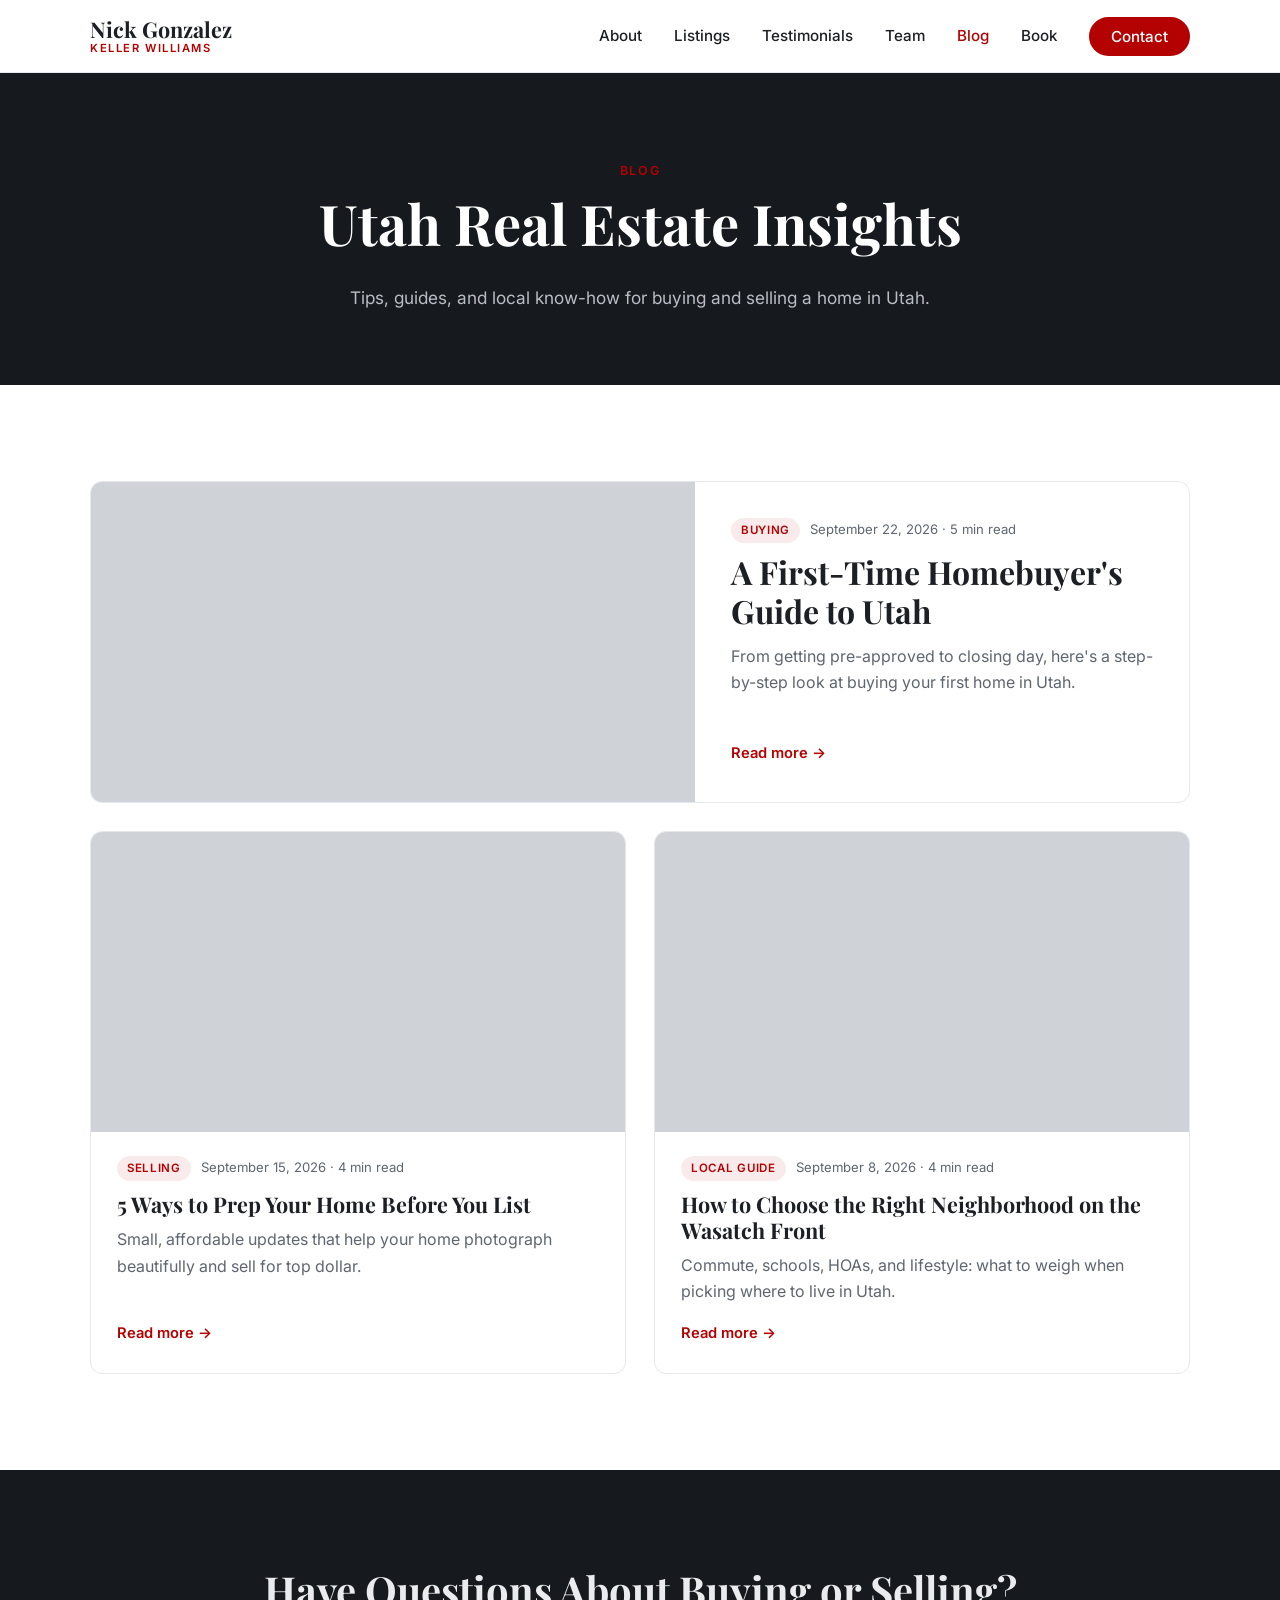
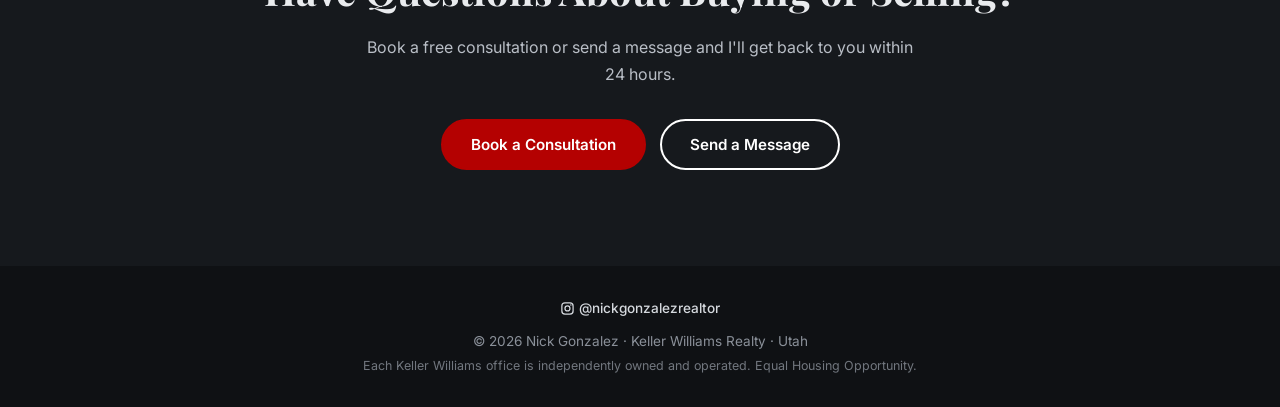
==== blog.html @ 9c73d6fc "Add blog page with three starter posts blog.html lists posts with a featured card; posts live in blo" ====
<!DOCTYPE html>
<html lang="en">
<head>
  <meta charset="UTF-8">
  <meta name="viewport" content="width=device-width, initial-scale=1.0">
  <title>Blog | Nick Gonzalez, Keller Williams Utah</title>
  <meta name="description" content="Utah real estate tips for buyers and sellers from Nick Gonzalez, Keller Williams.">
  <link rel="preconnect" href="https://fonts.googleapis.com">
  <link rel="preconnect" href="https://fonts.gstatic.com" crossorigin>
  <link href="https://fonts.googleapis.com/css2?family=Inter:wght@400;500;600;700&family=Playfair+Display:wght@600;700&display=swap" rel="stylesheet">
  <link rel="stylesheet" href="styles.css">
</head>
<body>

  <!-- Navigation -->
  <header class="site-header">
    <div class="container nav">
      <a href="index.html" class="logo">Nick Gonzalez<span>Keller Williams</span></a>
      <input type="checkbox" id="nav-toggle" class="nav-toggle" aria-label="Toggle menu">
      <label for="nav-toggle" class="nav-toggle-label" aria-hidden="true"><span></span></label>
      <nav class="nav-links" aria-label="Main">
        <a href="index.html#about">About</a>
        <a href="index.html#listings">Listings</a>
        <a href="index.html#testimonials">Testimonials</a>
        <a href="team.html">Team</a>
        <a href="blog.html" aria-current="page">Blog</a>
        <a href="index.html#book">Book</a>
        <a href="index.html#contact" class="btn btn-small">Contact</a>
      </nav>
    </div>
  </header>

  <!-- Page Banner -->
  <section class="page-banner">
    <div class="container">
      <p class="eyebrow">Blog</p>
      <h1>Utah Real Estate Insights</h1>
      <p class="page-banner-sub">Tips, guides, and local know-how for buying and selling a home in Utah.</p>
    </div>
  </section>

  <!-- Posts -->
  <section class="section">
    <div class="container">
      <!--
        To add a post: copy any file in the blog/ folder, rename it, edit the content,
        then add a matching card below (newest first).
      -->
      <div class="blog-grid">
        <article class="blog-card blog-card-featured">
          <a href="blog/first-time-homebuyer-guide-utah.html" class="blog-card-image" style="background-image: url('https://images.unsplash.com/photo-1570129477492-45c003edd2be?auto=format&fit=crop&w=1200&q=70');" aria-hidden="true" tabindex="-1"></a>
          <div class="blog-card-body">
            <p class="blog-meta"><span class="blog-tag">Buying</span> <time datetime="2026-09-22">September 22, 2026</time> &middot; 5 min read</p>
            <h2><a href="blog/first-time-homebuyer-guide-utah.html">A First-Time Homebuyer's Guide to Utah</a></h2>
            <p>From getting pre-approved to closing day, here's a step-by-step look at buying your first home in Utah.</p>
            <a href="blog/first-time-homebuyer-guide-utah.html" class="read-more">Read more &rarr;</a>
          </div>
        </article>
        <article class="blog-card">
          <a href="blog/prep-your-home-before-listing.html" class="blog-card-image" style="background-image: url('https://images.unsplash.com/photo-1600585154340-be6161a56a0c?auto=format&fit=crop&w=1200&q=70');" aria-hidden="true" tabindex="-1"></a>
          <div class="blog-card-body">
            <p class="blog-meta"><span class="blog-tag">Selling</span> <time datetime="2026-09-15">September 15, 2026</time> &middot; 4 min read</p>
            <h2><a href="blog/prep-your-home-before-listing.html">5 Ways to Prep Your Home Before You List</a></h2>
            <p>Small, affordable updates that help your home photograph beautifully and sell for top dollar.</p>
            <a href="blog/prep-your-home-before-listing.html" class="read-more">Read more &rarr;</a>
          </div>
        </article>
        <article class="blog-card">
          <a href="blog/choosing-a-neighborhood-wasatch-front.html" class="blog-card-image" style="background-image: url('https://images.unsplash.com/photo-1600596542815-ffad4c1539a9?auto=format&fit=crop&w=1200&q=70');" aria-hidden="true" tabindex="-1"></a>
          <div class="blog-card-body">
            <p class="blog-meta"><span class="blog-tag">Local Guide</span> <time datetime="2026-09-08">September 8, 2026</time> &middot; 4 min read</p>
            <h2><a href="blog/choosing-a-neighborhood-wasatch-front.html">How to Choose the Right Neighborhood on the Wasatch Front</a></h2>
            <p>Commute, schools, HOAs, and lifestyle: what to weigh when picking where to live in Utah.</p>
            <a href="blog/choosing-a-neighborhood-wasatch-front.html" class="read-more">Read more &rarr;</a>
          </div>
        </article>
      </div>
    </div>
  </section>

  <!-- Call to Action -->
  <section class="section section-dark cta">
    <div class="container">
      <h2>Have Questions About Buying or Selling?</h2>
      <p>Book a free consultation or send a message and I'll get back to you within 24 hours.</p>
      <div class="hero-actions cta-actions">
        <a href="index.html#book" class="btn">Book a Consultation</a>
        <a href="index.html#contact" class="btn btn-outline">Send a Message</a>
      </div>
    </div>
  </section>

  <footer class="site-footer">
    <div class="container footer-inner">
      <p class="footer-social"><a href="https://www.instagram.com/nickgonzalezrealtor/" target="_blank" rel="noopener"><svg class="ig-icon" viewBox="0 0 24 24" aria-hidden="true"><rect x="3" y="3" width="18" height="18" rx="5" fill="none" stroke="currentColor" stroke-width="2"/><circle cx="12" cy="12" r="4" fill="none" stroke="currentColor" stroke-width="2"/><circle cx="17.5" cy="6.5" r="1.2" fill="currentColor"/></svg> @nickgonzalezrealtor</a></p>
      <p>&copy; 2026 Nick Gonzalez &middot; Keller Williams Realty &middot; Utah</p>
      <p class="footer-note">Each Keller Williams office is independently owned and operated. Equal Housing Opportunity.</p>
    </div>
  </footer>

</body>
</html>
---- styles.css ----
/* ===== Base ===== */
:root {
  --red: #b40101;
  --red-dark: #8f0101;
  --ink: #1c1f24;
  --muted: #5f6670;
  --line: #e6e8eb;
  --bg: #ffffff;
  --bg-alt: #f6f5f3;
  --dark: #16191d;
  --radius: 12px;
  --shadow: 0 10px 30px rgba(20, 24, 30, 0.08);
  --serif: "Playfair Display", Georgia, serif;
  --sans: "Inter", -apple-system, BlinkMacSystemFont, "Segoe UI", Roboto, sans-serif;
}

*,
*::before,
*::after {
  box-sizing: border-box;
}

html {
  scroll-behavior: smooth;
  scroll-padding-top: 72px;
}

body {
  margin: 0;
  font-family: var(--sans);
  font-size: 16px;
  line-height: 1.65;
  color: var(--ink);
  background: var(--bg);
  -webkit-font-smoothing: antialiased;
}

h1, h2, h3 {
  font-family: var(--serif);
  line-height: 1.2;
  margin: 0 0 0.5em;
}

h2 {
  font-size: clamp(1.8rem, 4vw, 2.5rem);
}

p {
  margin: 0 0 1em;
}

a {
  color: inherit;
}

img {
  max-width: 100%;
  display: block;
}

.container {
  width: 100%;
  max-width: 1140px;
  margin: 0 auto;
  padding: 0 20px;
}

.eyebrow {
  text-transform: uppercase;
  letter-spacing: 0.14em;
  font-size: 0.78rem;
  font-weight: 600;
  color: var(--red);
  margin-bottom: 0.6em;
}

/* ===== Buttons ===== */
.btn {
  display: inline-block;
  padding: 14px 28px;
  border: 2px solid var(--red);
  border-radius: 999px;
  background: var(--red);
  color: #fff;
  font: 600 0.95rem var(--sans);
  text-decoration: none;
  cursor: pointer;
  transition: background 0.2s, border-color 0.2s, transform 0.2s;
}

.btn:hover {
  background: var(--red-dark);
  border-color: var(--red-dark);
  transform: translateY(-1px);
}

.btn-outline {
  background: transparent;
  border-color: #fff;
}

.btn-outline:hover {
  background: #fff;
  border-color: #fff;
  color: var(--ink);
}

.btn-small {
  padding: 8px 20px;
  font-size: 0.9rem;
}

.btn-block {
  width: 100%;
}

/* ===== Header / Nav ===== */
.site-header {
  position: sticky;
  top: 0;
  z-index: 100;
  background: rgba(255, 255, 255, 0.96);
  backdrop-filter: blur(8px);
  border-bottom: 1px solid var(--line);
}

.nav {
  display: flex;
  align-items: center;
  justify-content: space-between;
  height: 72px;
}

.logo {
  font-family: var(--serif);
  font-size: 1.35rem;
  font-weight: 700;
  text-decoration: none;
  line-height: 1.1;
}

.logo span {
  display: block;
  font-family: var(--sans);
  font-size: 0.7rem;
  font-weight: 600;
  letter-spacing: 0.14em;
  text-transform: uppercase;
  color: var(--red);
}

.nav-links {
  display: flex;
  align-items: center;
  gap: 32px;
}

.nav-links a {
  text-decoration: none;
  font-weight: 500;
  font-size: 0.95rem;
}

.nav-links a:not(.btn):hover {
  color: var(--red);
}

.nav-toggle,
.nav-toggle-label {
  display: none;
}

/* ===== Hero ===== */
.hero {
  position: relative;
  min-height: 88vh;
  display: flex;
  align-items: center;
  color: #fff;
  background: #2b2f36 url("https://images.unsplash.com/photo-1570129477492-45c003edd2be?auto=format&fit=crop&w=1800&q=70") center / cover no-repeat;
}

.hero-overlay {
  position: absolute;
  inset: 0;
  background: linear-gradient(100deg, rgba(14, 16, 20, 0.85) 0%, rgba(14, 16, 20, 0.55) 55%, rgba(14, 16, 20, 0.25) 100%);
}

.hero-content {
  position: relative;
  padding-top: 60px;
  padding-bottom: 60px;
}

.hero .eyebrow {
  color: #fff;
  opacity: 0.85;
}

.hero h1 {
  font-size: clamp(2.8rem, 8vw, 5rem);
  margin-bottom: 0.25em;
}

.hero-tagline {
  font-size: clamp(1.05rem, 2.2vw, 1.3rem);
  max-width: 560px;
  opacity: 0.92;
  margin-bottom: 2em;
}

.hero-actions {
  display: flex;
  flex-wrap: wrap;
  gap: 14px;
}

/* ===== Sections ===== */
.section {
  padding: 96px 0;
}

.section-alt {
  background: var(--bg-alt);
}

.section-dark {
  background: var(--dark);
  color: #e9ebee;
}

.section-heading {
  text-align: center;
  max-width: 640px;
  margin: 0 auto 56px;
}

/* ===== About ===== */
.about {
  display: grid;
  grid-template-columns: 5fr 7fr;
  gap: 64px;
  align-items: center;
}

.photo-placeholder {
  aspect-ratio: 4 / 5;
  border-radius: var(--radius);
  background: linear-gradient(145deg, #2b2f36, #4a505a);
  box-shadow: var(--shadow);
  display: flex;
  align-items: center;
  justify-content: center;
  font-family: var(--serif);
  font-size: 5rem;
  color: rgba(255, 255, 255, 0.85);
  position: relative;
}

.photo-placeholder::after {
  content: "";
  position: absolute;
  inset: auto -14px -14px auto;
  width: 60%;
  height: 60%;
  border: 3px solid var(--red);
  border-radius: var(--radius);
  z-index: -1;
}

.about-text p {
  color: var(--muted);
}

.stats {
  list-style: none;
  padding: 0;
  margin: 32px 0 0;
  display: grid;
  grid-template-columns: repeat(3, 1fr);
  gap: 16px;
}

.stats li {
  border-top: 2px solid var(--red);
  padding-top: 12px;
}

.stats strong {
  display: block;
  font-family: var(--serif);
  font-size: 1.8rem;
}

.stats span {
  font-size: 0.85rem;
  color: var(--muted);
}

/* ===== Listings ===== */
.listings-grid {
  display: grid;
  grid-template-columns: repeat(3, 1fr);
  gap: 28px;
}

.listing-card {
  background: #fff;
  border-radius: var(--radius);
  overflow: hidden;
  box-shadow: var(--shadow);
  transition: transform 0.25s, box-shadow 0.25s;
}

.listing-card:hover {
  transform: translateY(-4px);
  box-shadow: 0 16px 40px rgba(20, 24, 30, 0.14);
}

.listing-image {
  position: relative;
  aspect-ratio: 4 / 3;
  background-color: #cfd3d8;
  background-size: cover;
  background-position: center;
}

.badge {
  position: absolute;
  top: 14px;
  left: 14px;
  background: var(--red);
  color: #fff;
  font-size: 0.75rem;
  font-weight: 600;
  letter-spacing: 0.06em;
  text-transform: uppercase;
  padding: 5px 12px;
  border-radius: 999px;
}

.badge-pending {
  background: var(--ink);
}

.listing-body {
  padding: 22px 24px 24px;
}

.price {
  font-size: 1.5rem;
  font-weight: 700;
  margin-bottom: 0.2em;
}

.listing-body h3 {
  font-size: 1.15rem;
  margin-bottom: 0.15em;
}

.location {
  color: var(--muted);
  font-size: 0.92rem;
}

.specs {
  list-style: none;
  padding: 14px 0 0;
  margin: 0;
  border-top: 1px solid var(--line);
  display: flex;
  flex-wrap: wrap;
  gap: 6px 18px;
  font-size: 0.9rem;
  color: var(--muted);
}

/* ===== Testimonials ===== */
.testimonials-grid {
  display: grid;
  grid-template-columns: repeat(3, 1fr);
  gap: 28px;
}

.testimonial {
  margin: 0;
  padding: 32px 28px;
  border: 1px solid var(--line);
  border-radius: var(--radius);
  background: #fff;
  display: flex;
  flex-direction: column;
}

.stars {
  color: #e0a800;
  letter-spacing: 3px;
  margin-bottom: 14px;
}

.testimonial blockquote {
  margin: 0 0 24px;
  font-size: 1.02rem;
  flex: 1;
}

.testimonial figcaption strong {
  display: block;
}

.testimonial figcaption span {
  font-size: 0.88rem;
  color: var(--muted);
}

/* ===== Instagram ===== */
.ig-icon {
  width: 1.1em;
  height: 1.1em;
  vertical-align: -0.2em;
}

.ig-feed {
  max-width: 960px;
  margin: 0 auto;
}

.ig-placeholder {
  display: flex;
  flex-direction: column;
  align-items: center;
  justify-content: center;
  gap: 8px;
  min-height: 260px;
  padding: 32px;
  border: 2px dashed #d6d2cc;
  border-radius: var(--radius);
  color: var(--muted);
  text-align: center;
}

.ig-placeholder .ig-icon {
  width: 40px;
  height: 40px;
  color: var(--red);
}

.ig-placeholder p {
  margin: 0;
}

.ig-follow {
  text-align: center;
  margin-top: 32px;
}

.ig-follow .ig-icon {
  margin-right: 6px;
}

/* ===== Booking Calendar ===== */
.section-sub {
  color: var(--muted);
}

.calendar-card {
  max-width: 960px;
  margin: 0 auto;
  background: #fff;
  border-radius: var(--radius);
  box-shadow: var(--shadow);
  overflow: hidden;
}

.calendar-embed {
  display: block;
  width: 100%;
  height: 680px;
  border: 0;
}

.calendar-fallback {
  text-align: center;
  margin: 20px 0 0;
  font-size: 0.92rem;
  color: var(--muted);
}

.calendar-fallback a {
  color: var(--red);
  font-weight: 600;
}

/* ===== Contact ===== */
.contact {
  display: grid;
  grid-template-columns: 1fr 1fr;
  gap: 64px;
  align-items: start;
}

.contact-info p {
  color: #b9bec6;
}

.contact-details {
  list-style: none;
  padding: 0;
  margin: 32px 0 0;
}

.contact-details li {
  padding: 14px 0;
  border-bottom: 1px solid rgba(255, 255, 255, 0.1);
}

.contact-details span {
  display: block;
  font-size: 0.75rem;
  text-transform: uppercase;
  letter-spacing: 0.12em;
  color: #8a9099;
}

.contact-details a {
  text-decoration: none;
}

.contact-details a:hover {
  color: #fff;
  text-decoration: underline;
}

.contact-form {
  background: #fff;
  color: var(--ink);
  padding: 36px;
  border-radius: var(--radius);
  box-shadow: 0 20px 50px rgba(0, 0, 0, 0.3);
}

.form-grid {
  display: grid;
  grid-template-columns: 1fr 1fr;
  gap: 16px;
}

.form-row {
  margin-bottom: 18px;
}

.form-row label {
  display: block;
  font-size: 0.85rem;
  font-weight: 600;
  margin-bottom: 6px;
}

.req {
  color: var(--red);
}

.form-row input,
.form-row textarea {
  width: 100%;
  padding: 12px 14px;
  border: 1px solid #cfd3d8;
  border-radius: 8px;
  font: inherit;
  font-size: 1rem;
  color: var(--ink);
  background: #fbfbfc;
  transition: border-color 0.2s, box-shadow 0.2s;
}

.form-row textarea {
  resize: vertical;
}

.form-row input:focus,
.form-row textarea:focus {
  outline: none;
  border-color: var(--red);
  box-shadow: 0 0 0 3px rgba(180, 1, 1, 0.15);
  background: #fff;
}

/* ===== Team Page ===== */
.nav-links a[aria-current="page"] {
  color: var(--red);
}

.page-banner {
  background: var(--dark);
  color: #fff;
  padding: 88px 0 72px;
  text-align: center;
}

.page-banner h1 {
  font-size: clamp(2.2rem, 6vw, 3.5rem);
}

.page-banner-sub {
  max-width: 620px;
  margin: 0 auto;
  color: #b9bec6;
  font-size: 1.08rem;
}

.team-grid {
  display: grid;
  grid-template-columns: repeat(4, 1fr);
  gap: 28px;
}

.team-card {
  background: #fff;
  border: 1px solid var(--line);
  border-radius: var(--radius);
  overflow: hidden;
  display: flex;
  flex-direction: column;
  transition: transform 0.25s, box-shadow 0.25s;
}

.team-card:hover {
  transform: translateY(-4px);
  box-shadow: var(--shadow);
}

.team-photo {
  width: 100%;
  aspect-ratio: 1 / 1;
  object-fit: cover;
  background: linear-gradient(145deg, #2b2f36, #4a505a);
  display: flex;
  align-items: center;
  justify-content: center;
  font-family: var(--serif);
  font-size: 3.5rem;
  color: rgba(255, 255, 255, 0.85);
}

.team-body {
  padding: 22px 22px 24px;
  display: flex;
  flex-direction: column;
  flex: 1;
}

.team-body h2 {
  font-size: 1.25rem;
  margin-bottom: 0.1em;
}

.team-role {
  color: var(--red);
  font-size: 0.8rem;
  font-weight: 600;
  letter-spacing: 0.08em;
  text-transform: uppercase;
}

.team-body > p:not(.team-role) {
  color: var(--muted);
  font-size: 0.93rem;
  flex: 1;
}

.team-contact {
  list-style: none;
  padding: 14px 0 0;
  margin: 0;
  border-top: 1px solid var(--line);
  font-size: 0.9rem;
}

.team-contact a {
  text-decoration: none;
  color: var(--ink);
}

.team-contact a:hover {
  color: var(--red);
}

.cta {
  text-align: center;
}

.cta p {
  color: #b9bec6;
  max-width: 560px;
  margin: 0 auto 2em;
}

.cta-actions {
  justify-content: center;
}

/* ===== Blog ===== */
.blog-grid {
  display: grid;
  grid-template-columns: repeat(2, 1fr);
  gap: 28px;
}

.blog-card {
  background: #fff;
  border: 1px solid var(--line);
  border-radius: var(--radius);
  overflow: hidden;
  display: flex;
  flex-direction: column;
  transition: transform 0.25s, box-shadow 0.25s;
}

.blog-card:hover {
  transform: translateY(-4px);
  box-shadow: var(--shadow);
}

.blog-card-featured {
  grid-column: 1 / -1;
  flex-direction: row;
}

.blog-card-image {
  display: block;
  aspect-ratio: 16 / 9;
  background-color: #cfd3d8;
  background-size: cover;
  background-position: center;
}

.blog-card-featured .blog-card-image {
  flex: 0 0 55%;
  aspect-ratio: auto;
  min-height: 320px;
}

.blog-card-body {
  padding: 24px 26px 28px;
  display: flex;
  flex-direction: column;
  flex: 1;
}

.blog-card-featured .blog-card-body {
  justify-content: center;
  padding: 36px;
}

.blog-card h2 {
  font-size: 1.35rem;
  margin-bottom: 0.4em;
}

.blog-card-featured h2 {
  font-size: clamp(1.5rem, 3vw, 2rem);
}

.blog-card h2 a {
  text-decoration: none;
}

.blog-card h2 a:hover {
  color: var(--red);
}

.blog-card-body > p:not(.blog-meta) {
  color: var(--muted);
  flex: 1;
}

.blog-meta {
  font-size: 0.82rem;
  color: var(--muted);
  margin-bottom: 0.8em;
}

.blog-tag {
  display: inline-block;
  background: rgba(180, 1, 1, 0.08);
  color: var(--red);
  font-weight: 600;
  font-size: 0.72rem;
  letter-spacing: 0.06em;
  text-transform: uppercase;
  padding: 3px 10px;
  border-radius: 999px;
  margin-right: 6px;
}

.read-more {
  color: var(--red);
  font-weight: 600;
  font-size: 0.92rem;
  text-decoration: none;
}

.read-more:hover {
  text-decoration: underline;
}

/* Blog post */
.post-container {
  max-width: 760px;
}

.post-header {
  padding: 56px 0 32px;
}

.post-header h1 {
  font-size: clamp(2rem, 5vw, 3rem);
}

.back-link {
  display: inline-block;
  margin-bottom: 24px;
  color: var(--muted);
  font-size: 0.9rem;
  text-decoration: none;
}

.back-link:hover {
  color: var(--red);
}

.post-author {
  color: var(--muted);
  margin: 0;
}

.post-image {
  aspect-ratio: 16 / 9;
  border-radius: var(--radius);
  background-color: #cfd3d8;
  background-size: cover;
  background-position: center;
  margin-bottom: 40px;
}

.post-body {
  font-size: 1.08rem;
  line-height: 1.8;
  padding-bottom: 80px;
}

.post-body h2 {
  font-size: 1.5rem;
  margin-top: 1.6em;
}

.post-body a {
  color: var(--red);
  font-weight: 600;
}

/* ===== Footer ===== */
.site-footer {
  background: #0f1114;
  color: #8a9099;
  padding: 28px 0;
  font-size: 0.85rem;
  text-align: center;
}

.site-footer p {
  margin: 0.25em 0;
}

.footer-social a {
  color: #d5d9de;
  text-decoration: none;
  font-weight: 500;
}

.footer-social a:hover {
  color: #fff;
}

.footer-social {
  margin-bottom: 0.75em !important;
}

.footer-note {
  font-size: 0.78rem;
  opacity: 0.8;
}

/* ===== Responsive ===== */
@media (max-width: 960px) {
  .listings-grid,
  .testimonials-grid,
  .team-grid {
    grid-template-columns: repeat(2, 1fr);
  }

  .about,
  .contact {
    grid-template-columns: 1fr;
    gap: 48px;
  }

  .about-photo {
    max-width: 380px;
  }

  .nav-links {
    gap: 18px;
  }

  .blog-card-featured {
    flex-direction: column;
  }

  .blog-card-featured .blog-card-image {
    flex: none;
    aspect-ratio: 16 / 9;
    min-height: 0;
  }
}

@media (max-width: 720px) {
  .section {
    padding: 72px 0;
  }

  /* Mobile menu (CSS-only toggle) */
  .nav-toggle-label {
    display: flex;
    align-items: center;
    justify-content: center;
    width: 44px;
    height: 44px;
    cursor: pointer;
  }

  .nav-toggle-label span,
  .nav-toggle-label span::before,
  .nav-toggle-label span::after {
    display: block;
    width: 24px;
    height: 2px;
    background: var(--ink);
    position: relative;
    transition: transform 0.25s, background 0.25s;
  }

  .nav-toggle-label span::before,
  .nav-toggle-label span::after {
    content: "";
    position: absolute;
  }

  .nav-toggle-label span::before { top: -7px; }
  .nav-toggle-label span::after { top: 7px; }

  .nav-toggle:checked + .nav-toggle-label span { background: transparent; }
  .nav-toggle:checked + .nav-toggle-label span::before { transform: translateY(7px) rotate(45deg); }
  .nav-toggle:checked + .nav-toggle-label span::after { transform: translateY(-7px) rotate(-45deg); }

  .nav-links {
    position: absolute;
    top: 72px;
    left: 0;
    right: 0;
    flex-direction: column;
    align-items: stretch;
    gap: 0;
    background: #fff;
    border-bottom: 1px solid var(--line);
    box-shadow: var(--shadow);
    padding: 8px 20px 20px;
    display: none;
  }

  .nav-toggle:checked ~ .nav-links {
    display: flex;
  }

  .nav-links a {
    padding: 14px 0;
    border-bottom: 1px solid var(--line);
  }

  .nav-links .btn {
    margin-top: 12px;
    text-align: center;
    border-bottom: 2px solid var(--red);
    padding: 12px;
  }

  .listings-grid,
  .testimonials-grid,
  .team-grid,
  .blog-grid,
  .form-grid {
    grid-template-columns: 1fr;
  }

  .page-banner {
    padding: 64px 0 56px;
  }

  .form-grid {
    gap: 0;
  }

  .contact-form {
    padding: 24px;
  }

  .calendar-embed {
    height: 760px;
  }

  .hero {
    min-height: 78vh;
  }

  .hero-actions .btn {
    flex: 1 1 auto;
    text-align: center;
  }
}
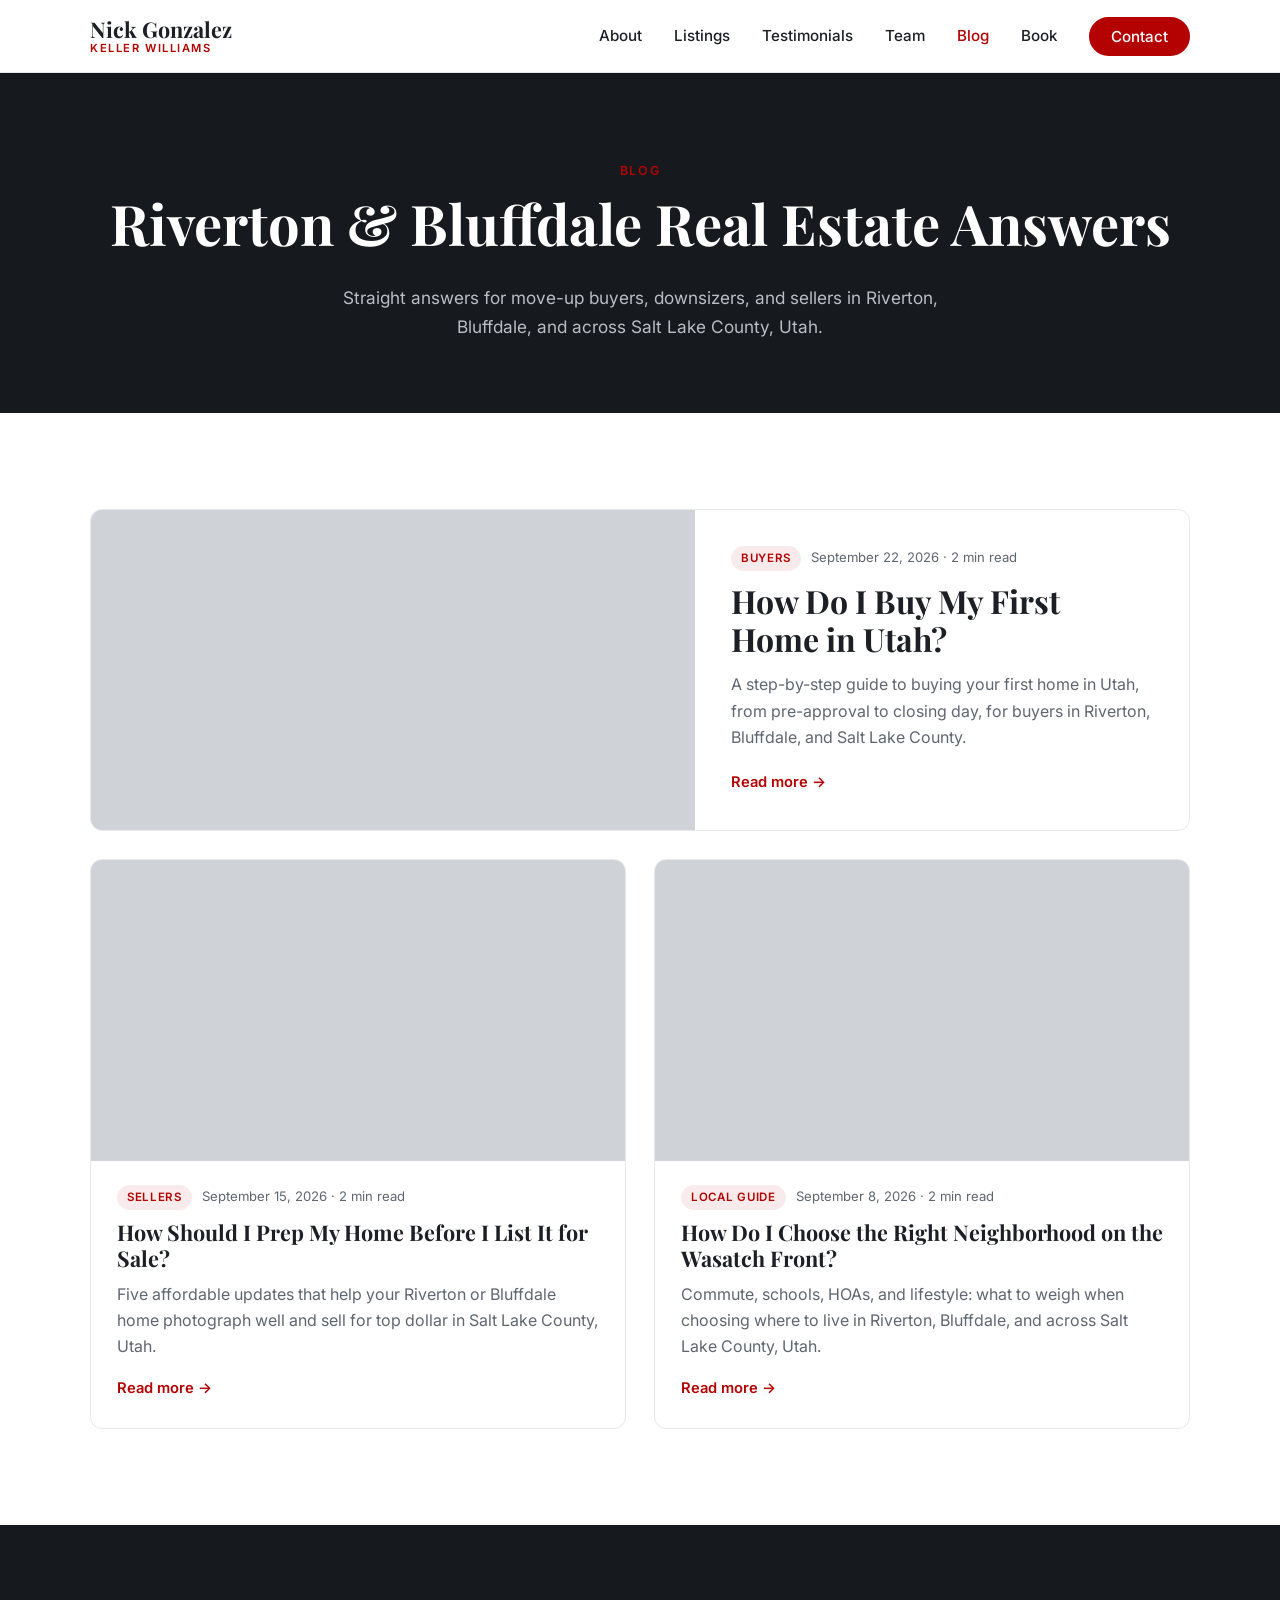
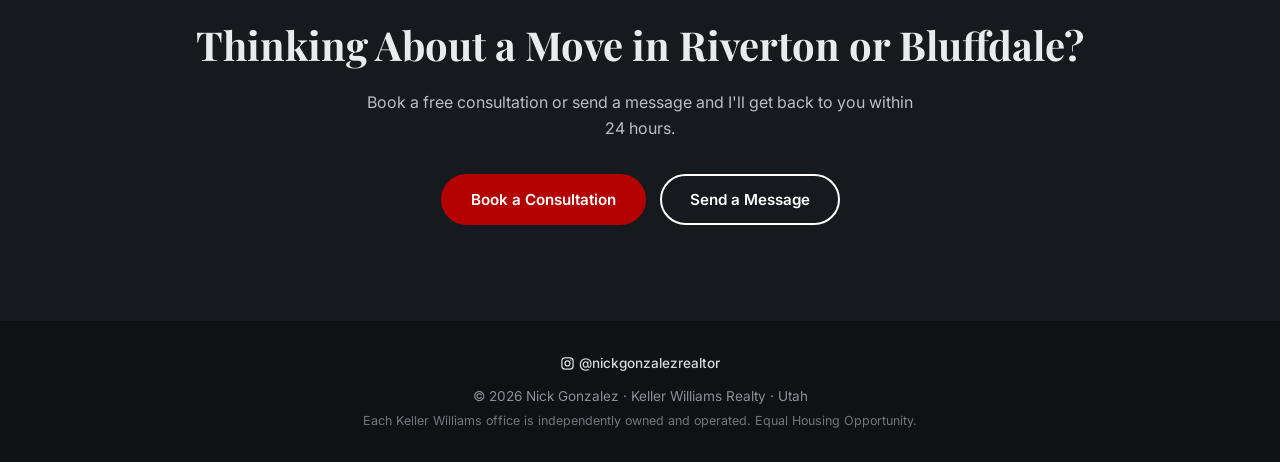
==== commit 43f805d6: "Add Markdown blog pipeline and daily blog routine - scripts/build_blog.py builds posts with BlogPost" ====
--- a/blog.html
+++ b/blog.html
@@ -3,12 +3,75 @@
 <head>
   <meta charset="UTF-8">
   <meta name="viewport" content="width=device-width, initial-scale=1.0">
-  <title>Blog | Nick Gonzalez, Keller Williams Utah</title>
-  <meta name="description" content="Utah real estate tips for buyers and sellers from Nick Gonzalez, Keller Williams.">
+  <title>Blog | Riverton &amp; Bluffdale Real Estate | Nick Gonzalez, Keller Williams</title>
+  <meta name="description" content="Answers to the questions Riverton, Bluffdale, and Salt Lake County move-up buyers, downsizers, and sellers ask most, from Nick Gonzalez, Keller Williams Utah.">
+  <meta property="og:type" content="article">
+  <meta property="og:title" content="Blog | Riverton &amp; Bluffdale Real Estate | Nick Gonzalez, Keller Williams">
+  <meta property="og:description" content="Answers to the questions Riverton, Bluffdale, and Salt Lake County move-up buyers, downsizers, and sellers ask most, from Nick Gonzalez, Keller Williams Utah.">
   <link rel="preconnect" href="https://fonts.googleapis.com">
   <link rel="preconnect" href="https://fonts.gstatic.com" crossorigin>
   <link href="https://fonts.googleapis.com/css2?family=Inter:wght@400;500;600;700&family=Playfair+Display:wght@600;700&display=swap" rel="stylesheet">
   <link rel="stylesheet" href="styles.css">
+  <script type="application/ld+json">
+{
+  "@context": "https://schema.org",
+  "@type": "Blog",
+  "name": "Utah Real Estate Insights by Nick Gonzalez",
+  "author": {
+    "@type": [
+      "Person",
+      "RealEstateAgent"
+    ],
+    "name": "Nick Gonzalez",
+    "jobTitle": "Realtor",
+    "worksFor": {
+      "@type": "RealEstateAgent",
+      "name": "Keller Williams"
+    },
+    "areaServed": [
+      {
+        "@type": "Place",
+        "name": "Riverton"
+      },
+      {
+        "@type": "Place",
+        "name": "Bluffdale"
+      },
+      {
+        "@type": "Place",
+        "name": "Salt Lake County"
+      },
+      {
+        "@type": "Place",
+        "name": "Utah"
+      }
+    ],
+    "sameAs": [
+      "https://www.instagram.com/nickgonzalezrealtor/"
+    ]
+  },
+  "blogPost": [
+    {
+      "@type": "BlogPosting",
+      "headline": "How Do I Buy My First Home in Utah?",
+      "datePublished": "2026-09-22",
+      "url": "blog/first-time-homebuyer-guide-utah.html"
+    },
+    {
+      "@type": "BlogPosting",
+      "headline": "How Should I Prep My Home Before I List It for Sale?",
+      "datePublished": "2026-09-15",
+      "url": "blog/prep-your-home-before-listing.html"
+    },
+    {
+      "@type": "BlogPosting",
+      "headline": "How Do I Choose the Right Neighborhood on the Wasatch Front?",
+      "datePublished": "2026-09-08",
+      "url": "blog/choosing-a-neighborhood-wasatch-front.html"
+    }
+  ]
+}
+  </script>
 </head>
 <body>
 
@@ -34,43 +97,39 @@
   <section class="page-banner">
     <div class="container">
       <p class="eyebrow">Blog</p>
-      <h1>Utah Real Estate Insights</h1>
-      <p class="page-banner-sub">Tips, guides, and local know-how for buying and selling a home in Utah.</p>
+      <h1>Riverton &amp; Bluffdale Real Estate Answers</h1>
+      <p class="page-banner-sub">Straight answers for move-up buyers, downsizers, and sellers in Riverton, Bluffdale, and across Salt Lake County, Utah.</p>
     </div>
   </section>
 
-  <!-- Posts -->
+  <!-- Posts: generated by scripts/build_blog.py from content/posts/. Do not edit by hand. -->
   <section class="section">
     <div class="container">
-      <!--
-        To add a post: copy any file in the blog/ folder, rename it, edit the content,
-        then add a matching card below (newest first).
-      -->
       <div class="blog-grid">
         <article class="blog-card blog-card-featured">
-          <a href="blog/first-time-homebuyer-guide-utah.html" class="blog-card-image" style="background-image: url('https://images.unsplash.com/photo-1570129477492-45c003edd2be?auto=format&fit=crop&w=1200&q=70');" aria-hidden="true" tabindex="-1"></a>
+          <a href="blog/first-time-homebuyer-guide-utah.html" class="blog-card-image" style="background-image: url('https://images.unsplash.com/photo-1600585154340-be6161a56a0c?auto=format&fit=crop&w=1200&q=70');" aria-hidden="true" tabindex="-1"></a>
           <div class="blog-card-body">
-            <p class="blog-meta"><span class="blog-tag">Buying</span> <time datetime="2026-09-22">September 22, 2026</time> &middot; 5 min read</p>
-            <h2><a href="blog/first-time-homebuyer-guide-utah.html">A First-Time Homebuyer's Guide to Utah</a></h2>
-            <p>From getting pre-approved to closing day, here's a step-by-step look at buying your first home in Utah.</p>
+            <p class="blog-meta"><span class="blog-tag">Buyers</span> <time datetime="2026-09-22">September 22, 2026</time> &middot; 2 min read</p>
+            <h2><a href="blog/first-time-homebuyer-guide-utah.html">How Do I Buy My First Home in Utah?</a></h2>
+            <p>A step-by-step guide to buying your first home in Utah, from pre-approval to closing day, for buyers in Riverton, Bluffdale, and Salt Lake County.</p>
             <a href="blog/first-time-homebuyer-guide-utah.html" class="read-more">Read more &rarr;</a>
           </div>
         </article>
         <article class="blog-card">
-          <a href="blog/prep-your-home-before-listing.html" class="blog-card-image" style="background-image: url('https://images.unsplash.com/photo-1600585154340-be6161a56a0c?auto=format&fit=crop&w=1200&q=70');" aria-hidden="true" tabindex="-1"></a>
+          <a href="blog/prep-your-home-before-listing.html" class="blog-card-image" style="background-image: url('https://images.unsplash.com/photo-1600596542815-ffad4c1539a9?auto=format&fit=crop&w=1200&q=70');" aria-hidden="true" tabindex="-1"></a>
           <div class="blog-card-body">
-            <p class="blog-meta"><span class="blog-tag">Selling</span> <time datetime="2026-09-15">September 15, 2026</time> &middot; 4 min read</p>
-            <h2><a href="blog/prep-your-home-before-listing.html">5 Ways to Prep Your Home Before You List</a></h2>
-            <p>Small, affordable updates that help your home photograph beautifully and sell for top dollar.</p>
+            <p class="blog-meta"><span class="blog-tag">Sellers</span> <time datetime="2026-09-15">September 15, 2026</time> &middot; 2 min read</p>
+            <h2><a href="blog/prep-your-home-before-listing.html">How Should I Prep My Home Before I List It for Sale?</a></h2>
+            <p>Five affordable updates that help your Riverton or Bluffdale home photograph well and sell for top dollar in Salt Lake County, Utah.</p>
             <a href="blog/prep-your-home-before-listing.html" class="read-more">Read more &rarr;</a>
           </div>
         </article>
         <article class="blog-card">
-          <a href="blog/choosing-a-neighborhood-wasatch-front.html" class="blog-card-image" style="background-image: url('https://images.unsplash.com/photo-1600596542815-ffad4c1539a9?auto=format&fit=crop&w=1200&q=70');" aria-hidden="true" tabindex="-1"></a>
+          <a href="blog/choosing-a-neighborhood-wasatch-front.html" class="blog-card-image" style="background-image: url('https://images.unsplash.com/photo-1570129477492-45c003edd2be?auto=format&fit=crop&w=1200&q=70');" aria-hidden="true" tabindex="-1"></a>
           <div class="blog-card-body">
-            <p class="blog-meta"><span class="blog-tag">Local Guide</span> <time datetime="2026-09-08">September 8, 2026</time> &middot; 4 min read</p>
-            <h2><a href="blog/choosing-a-neighborhood-wasatch-front.html">How to Choose the Right Neighborhood on the Wasatch Front</a></h2>
-            <p>Commute, schools, HOAs, and lifestyle: what to weigh when picking where to live in Utah.</p>
+            <p class="blog-meta"><span class="blog-tag">Local Guide</span> <time datetime="2026-09-08">September 8, 2026</time> &middot; 2 min read</p>
+            <h2><a href="blog/choosing-a-neighborhood-wasatch-front.html">How Do I Choose the Right Neighborhood on the Wasatch Front?</a></h2>
+            <p>Commute, schools, HOAs, and lifestyle: what to weigh when choosing where to live in Riverton, Bluffdale, and across Salt Lake County, Utah.</p>
             <a href="blog/choosing-a-neighborhood-wasatch-front.html" class="read-more">Read more &rarr;</a>
           </div>
         </article>
@@ -81,7 +140,7 @@
   <!-- Call to Action -->
   <section class="section section-dark cta">
     <div class="container">
-      <h2>Have Questions About Buying or Selling?</h2>
+      <h2>Thinking About a Move in Riverton or Bluffdale?</h2>
       <p>Book a free consultation or send a message and I'll get back to you within 24 hours.</p>
       <div class="hero-actions cta-actions">
         <a href="index.html#book" class="btn">Book a Consultation</a>
--- a/styles.css
+++ b/styles.css
@@ -859,6 +859,125 @@
   font-weight: 600;
 }
 
+/* Post extras (answer-first layout) */
+.breadcrumbs {
+  font-size: 0.85rem;
+  color: var(--muted);
+  margin-bottom: 20px;
+}
+
+.breadcrumbs a {
+  color: var(--muted);
+  text-decoration: none;
+}
+
+.breadcrumbs a:hover {
+  color: var(--red);
+}
+
+.post-areas {
+  font-size: 0.85rem;
+  color: var(--muted);
+  margin: 4px 0 0;
+}
+
+.quick-answer {
+  background: var(--bg-alt);
+  border-left: 4px solid var(--red);
+  border-radius: 0 var(--radius) var(--radius) 0;
+  padding: 20px 24px;
+  margin-bottom: 28px;
+}
+
+.quick-answer-label {
+  font-size: 0.75rem;
+  font-weight: 700;
+  letter-spacing: 0.12em;
+  text-transform: uppercase;
+  color: var(--red);
+  margin-bottom: 0.4em;
+}
+
+.quick-answer p:last-child {
+  margin: 0;
+}
+
+.key-takeaways {
+  border: 1px solid var(--line);
+  border-radius: var(--radius);
+  padding: 20px 24px 8px;
+  margin-bottom: 12px;
+}
+
+.key-takeaways h2 {
+  font-size: 1.15rem;
+  margin-top: 0 !important;
+}
+
+.post-body table {
+  width: 100%;
+  border-collapse: collapse;
+  font-size: 0.95rem;
+}
+
+.table-wrap {
+  overflow-x: auto;
+  margin-bottom: 1.2em;
+}
+
+.post-body th,
+.post-body td {
+  text-align: left;
+  padding: 10px 12px;
+  border-bottom: 1px solid var(--line);
+}
+
+.post-body th {
+  background: var(--bg-alt);
+}
+
+.post-faq details {
+  border-bottom: 1px solid var(--line);
+  padding: 14px 0;
+}
+
+.post-faq summary {
+  font-weight: 600;
+  cursor: pointer;
+}
+
+.post-faq details p {
+  margin: 10px 0 0;
+  color: var(--muted);
+}
+
+.author-box {
+  margin-top: 40px;
+  padding: 24px;
+  background: var(--bg-alt);
+  border-radius: var(--radius);
+  font-size: 0.98rem;
+}
+
+.author-name {
+  font-weight: 700;
+  margin-bottom: 0.4em;
+}
+
+.disclaimer {
+  font-size: 0.82rem;
+  color: var(--muted);
+  margin: 0;
+}
+
+.related-posts {
+  margin-top: 32px;
+}
+
+.related-posts h2 {
+  font-size: 1.2rem;
+}
+
 /* ===== Footer ===== */
 .site-footer {
   background: #0f1114;
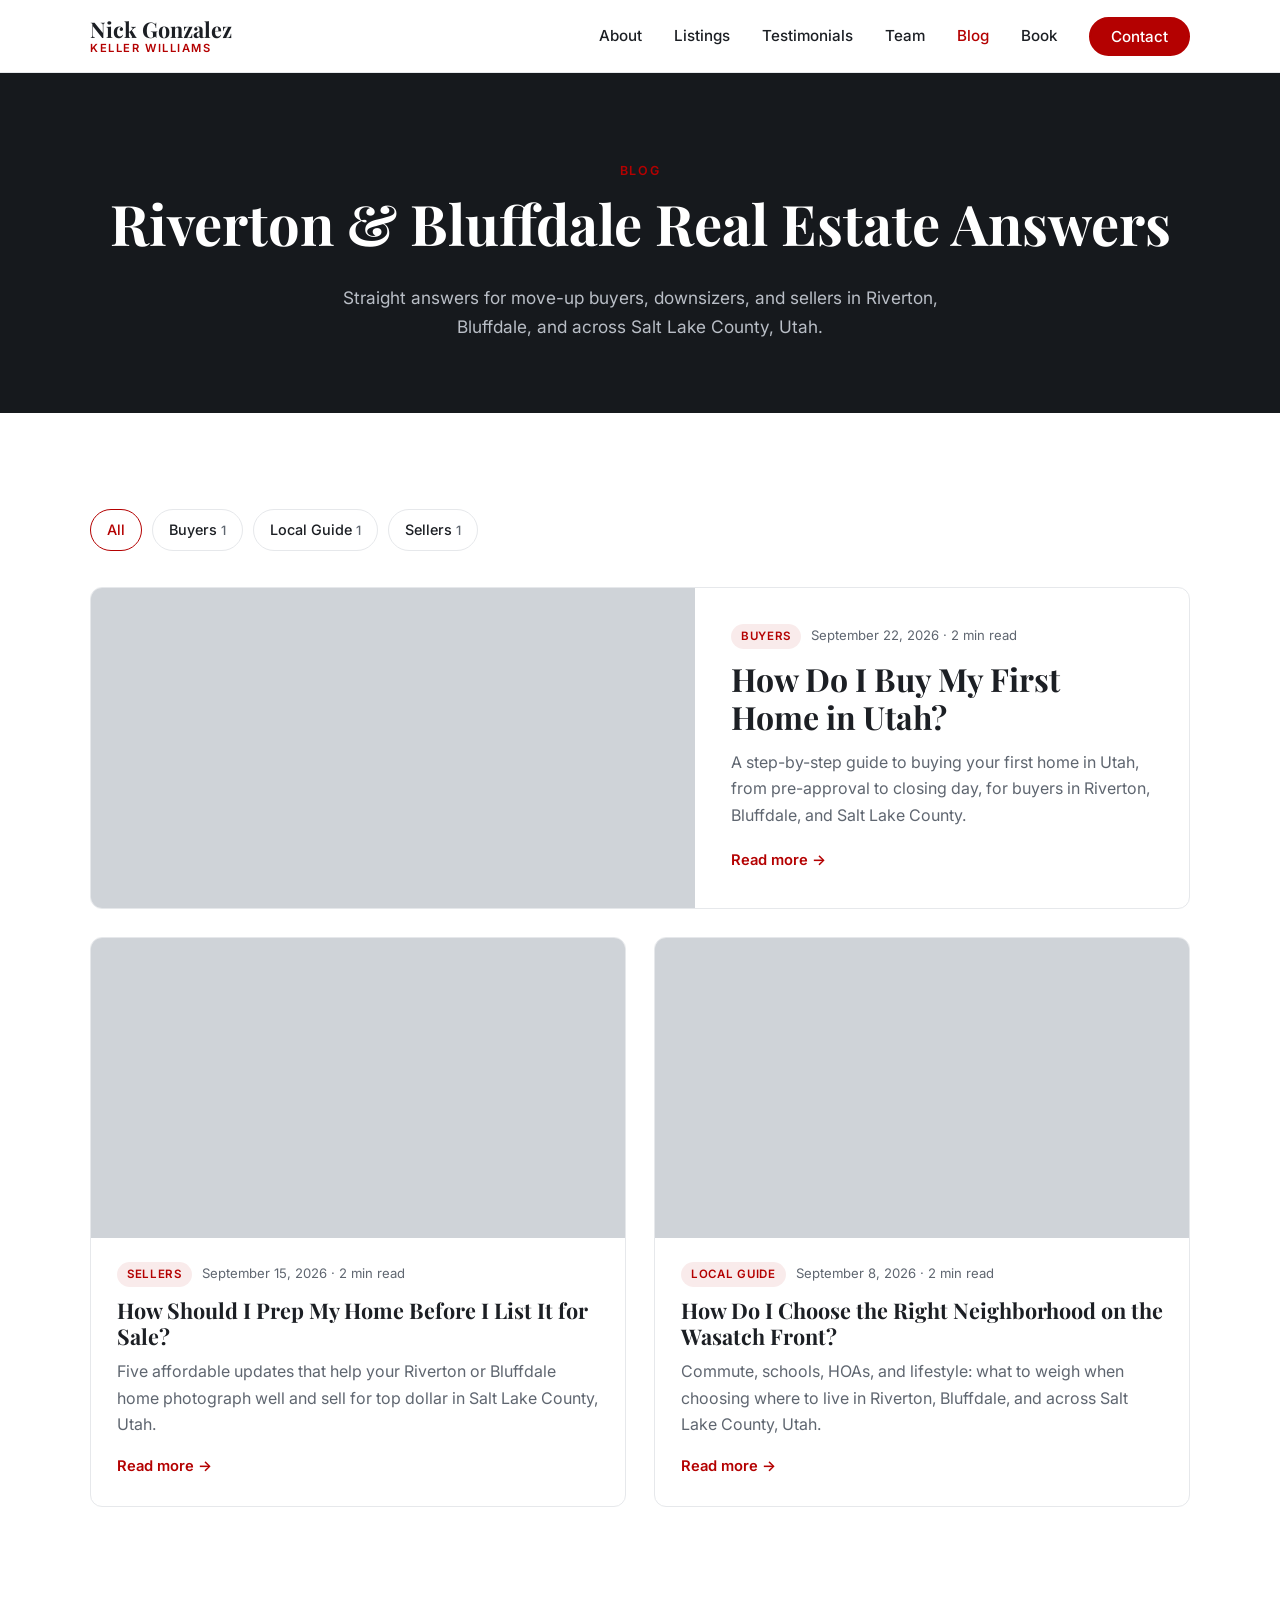
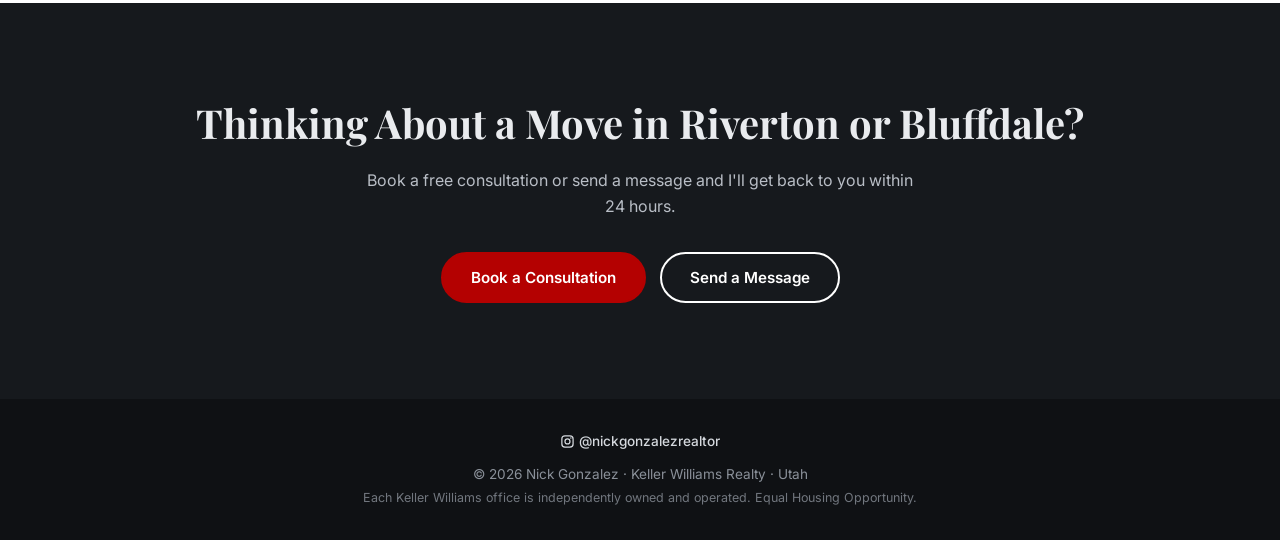
==== commit 3afe769b: "Interlink blog posts automatically - Topic hub pages per category, linked from breadcrumbs, cards, a" ====
--- a/blog.html
+++ b/blog.html
@@ -105,11 +105,12 @@
   <!-- Posts: generated by scripts/build_blog.py from content/posts/. Do not edit by hand. -->
   <section class="section">
     <div class="container">
+      <nav class="topic-nav" aria-label="Blog topics"><a href="../blog.html" class="topic-chip is-active">All</a><a href="blog/topic-buyers.html" class="topic-chip">Buyers <span>1</span></a><a href="blog/topic-local-guide.html" class="topic-chip">Local Guide <span>1</span></a><a href="blog/topic-sellers.html" class="topic-chip">Sellers <span>1</span></a></nav>
       <div class="blog-grid">
         <article class="blog-card blog-card-featured">
           <a href="blog/first-time-homebuyer-guide-utah.html" class="blog-card-image" style="background-image: url('https://images.unsplash.com/photo-1600585154340-be6161a56a0c?auto=format&fit=crop&w=1200&q=70');" aria-hidden="true" tabindex="-1"></a>
           <div class="blog-card-body">
-            <p class="blog-meta"><span class="blog-tag">Buyers</span> <time datetime="2026-09-22">September 22, 2026</time> &middot; 2 min read</p>
+            <p class="blog-meta"><a class="blog-tag" href="blog/topic-buyers.html">Buyers</a> <time datetime="2026-09-22">September 22, 2026</time> &middot; 2 min read</p>
             <h2><a href="blog/first-time-homebuyer-guide-utah.html">How Do I Buy My First Home in Utah?</a></h2>
             <p>A step-by-step guide to buying your first home in Utah, from pre-approval to closing day, for buyers in Riverton, Bluffdale, and Salt Lake County.</p>
             <a href="blog/first-time-homebuyer-guide-utah.html" class="read-more">Read more &rarr;</a>
@@ -118,7 +119,7 @@
         <article class="blog-card">
           <a href="blog/prep-your-home-before-listing.html" class="blog-card-image" style="background-image: url('https://images.unsplash.com/photo-1600596542815-ffad4c1539a9?auto=format&fit=crop&w=1200&q=70');" aria-hidden="true" tabindex="-1"></a>
           <div class="blog-card-body">
-            <p class="blog-meta"><span class="blog-tag">Sellers</span> <time datetime="2026-09-15">September 15, 2026</time> &middot; 2 min read</p>
+            <p class="blog-meta"><a class="blog-tag" href="blog/topic-sellers.html">Sellers</a> <time datetime="2026-09-15">September 15, 2026</time> &middot; 2 min read</p>
             <h2><a href="blog/prep-your-home-before-listing.html">How Should I Prep My Home Before I List It for Sale?</a></h2>
             <p>Five affordable updates that help your Riverton or Bluffdale home photograph well and sell for top dollar in Salt Lake County, Utah.</p>
             <a href="blog/prep-your-home-before-listing.html" class="read-more">Read more &rarr;</a>
@@ -127,7 +128,7 @@
         <article class="blog-card">
           <a href="blog/choosing-a-neighborhood-wasatch-front.html" class="blog-card-image" style="background-image: url('https://images.unsplash.com/photo-1570129477492-45c003edd2be?auto=format&fit=crop&w=1200&q=70');" aria-hidden="true" tabindex="-1"></a>
           <div class="blog-card-body">
-            <p class="blog-meta"><span class="blog-tag">Local Guide</span> <time datetime="2026-09-08">September 8, 2026</time> &middot; 2 min read</p>
+            <p class="blog-meta"><a class="blog-tag" href="blog/topic-local-guide.html">Local Guide</a> <time datetime="2026-09-08">September 8, 2026</time> &middot; 2 min read</p>
             <h2><a href="blog/choosing-a-neighborhood-wasatch-front.html">How Do I Choose the Right Neighborhood on the Wasatch Front?</a></h2>
             <p>Commute, schools, HOAs, and lifestyle: what to weigh when choosing where to live in Riverton, Bluffdale, and across Salt Lake County, Utah.</p>
             <a href="blog/choosing-a-neighborhood-wasatch-front.html" class="read-more">Read more &rarr;</a>
--- a/styles.css
+++ b/styles.css
@@ -804,6 +804,72 @@
   text-decoration: underline;
 }
 
+/* Blog topics */
+.topic-nav {
+  display: flex;
+  flex-wrap: wrap;
+  gap: 10px;
+  margin-bottom: 36px;
+}
+
+.topic-chip {
+  padding: 8px 16px;
+  border: 1px solid var(--line);
+  border-radius: 999px;
+  font-size: 0.9rem;
+  font-weight: 500;
+  text-decoration: none;
+  background: #fff;
+}
+
+.topic-chip span {
+  color: var(--muted);
+  font-size: 0.8rem;
+}
+
+.topic-chip:hover,
+.topic-chip.is-active {
+  border-color: var(--red);
+  color: var(--red);
+}
+
+a.blog-tag {
+  text-decoration: none;
+}
+
+.topic-index {
+  margin-bottom: 40px;
+}
+
+.topic-index h2 {
+  font-size: 1.3rem;
+}
+
+.topic-index ul {
+  columns: 2;
+  column-gap: 40px;
+  padding-left: 18px;
+}
+
+.topic-index li {
+  margin-bottom: 8px;
+  break-inside: avoid;
+}
+
+.topic-index a {
+  text-decoration: none;
+}
+
+.topic-index a:hover {
+  color: var(--red);
+}
+
+@media (max-width: 720px) {
+  .topic-index ul {
+    columns: 1;
+  }
+}
+
 /* Blog post */
 .post-container {
   max-width: 760px;
